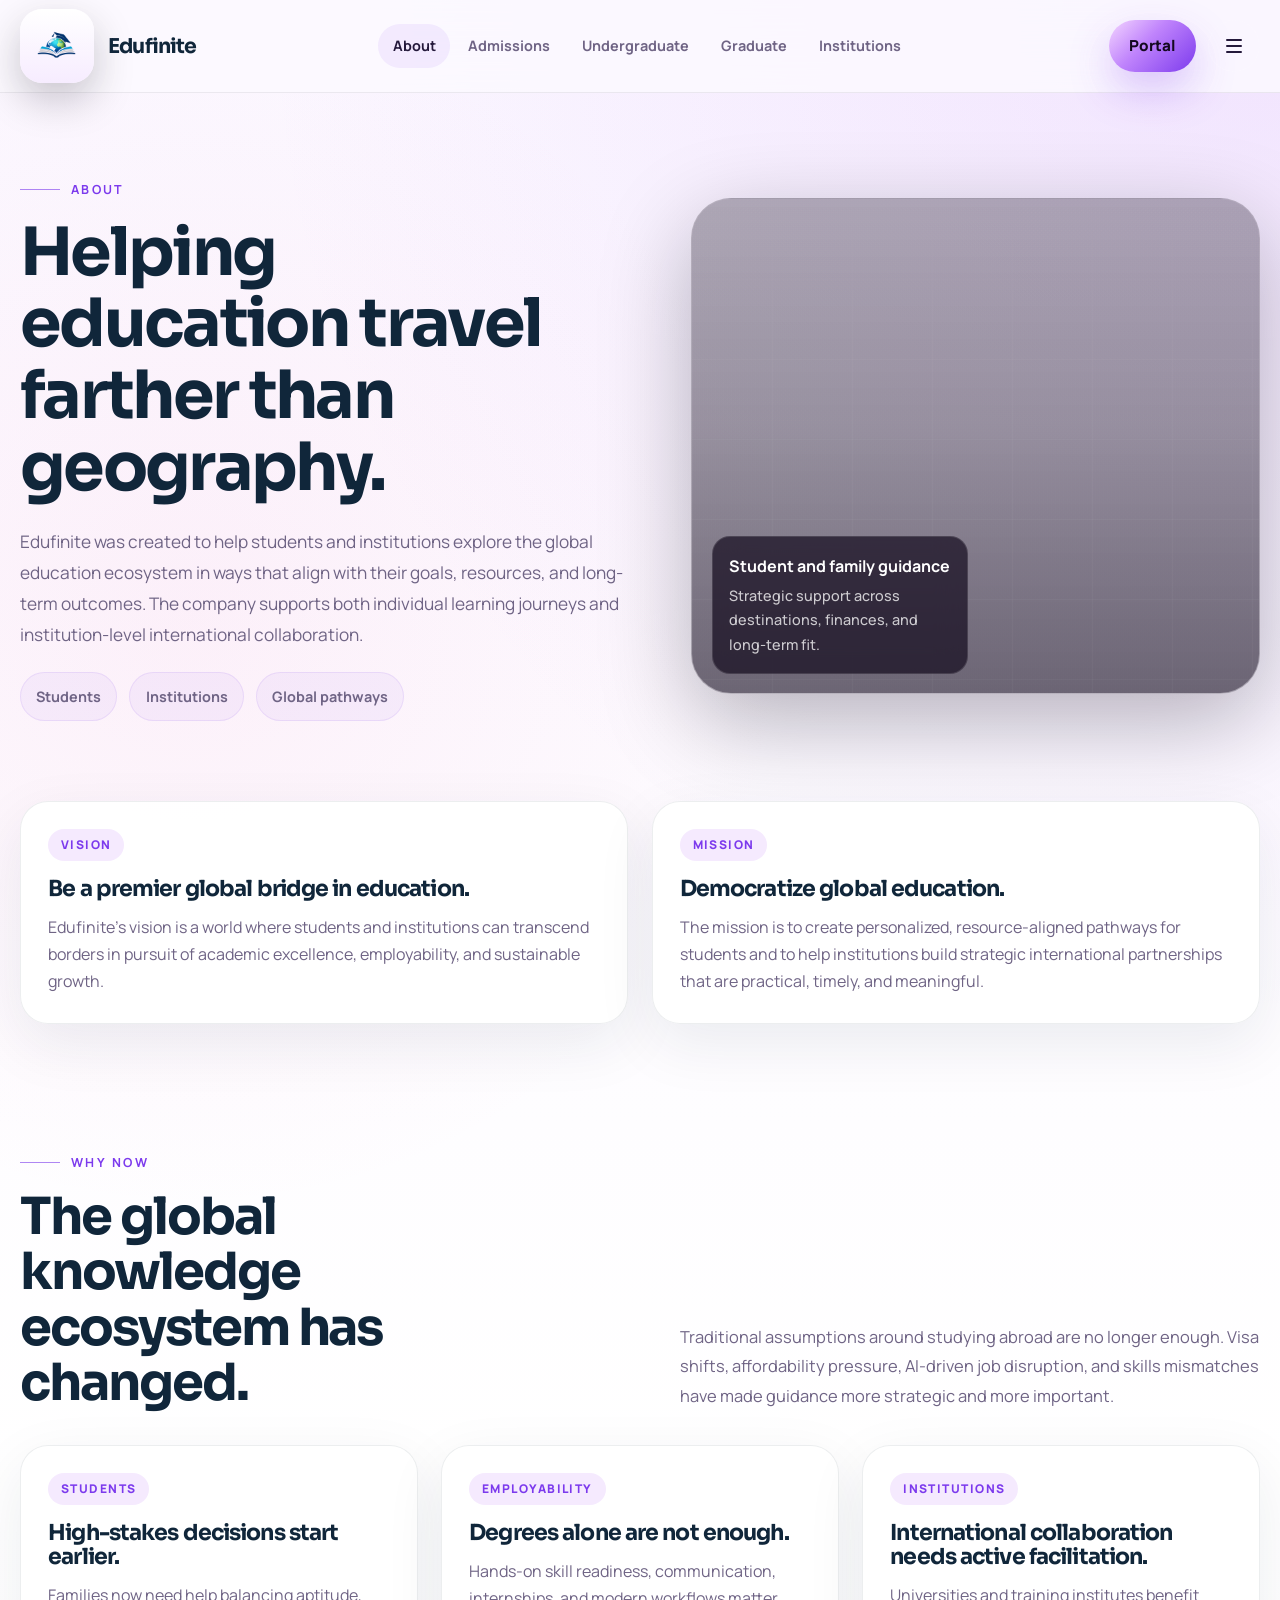
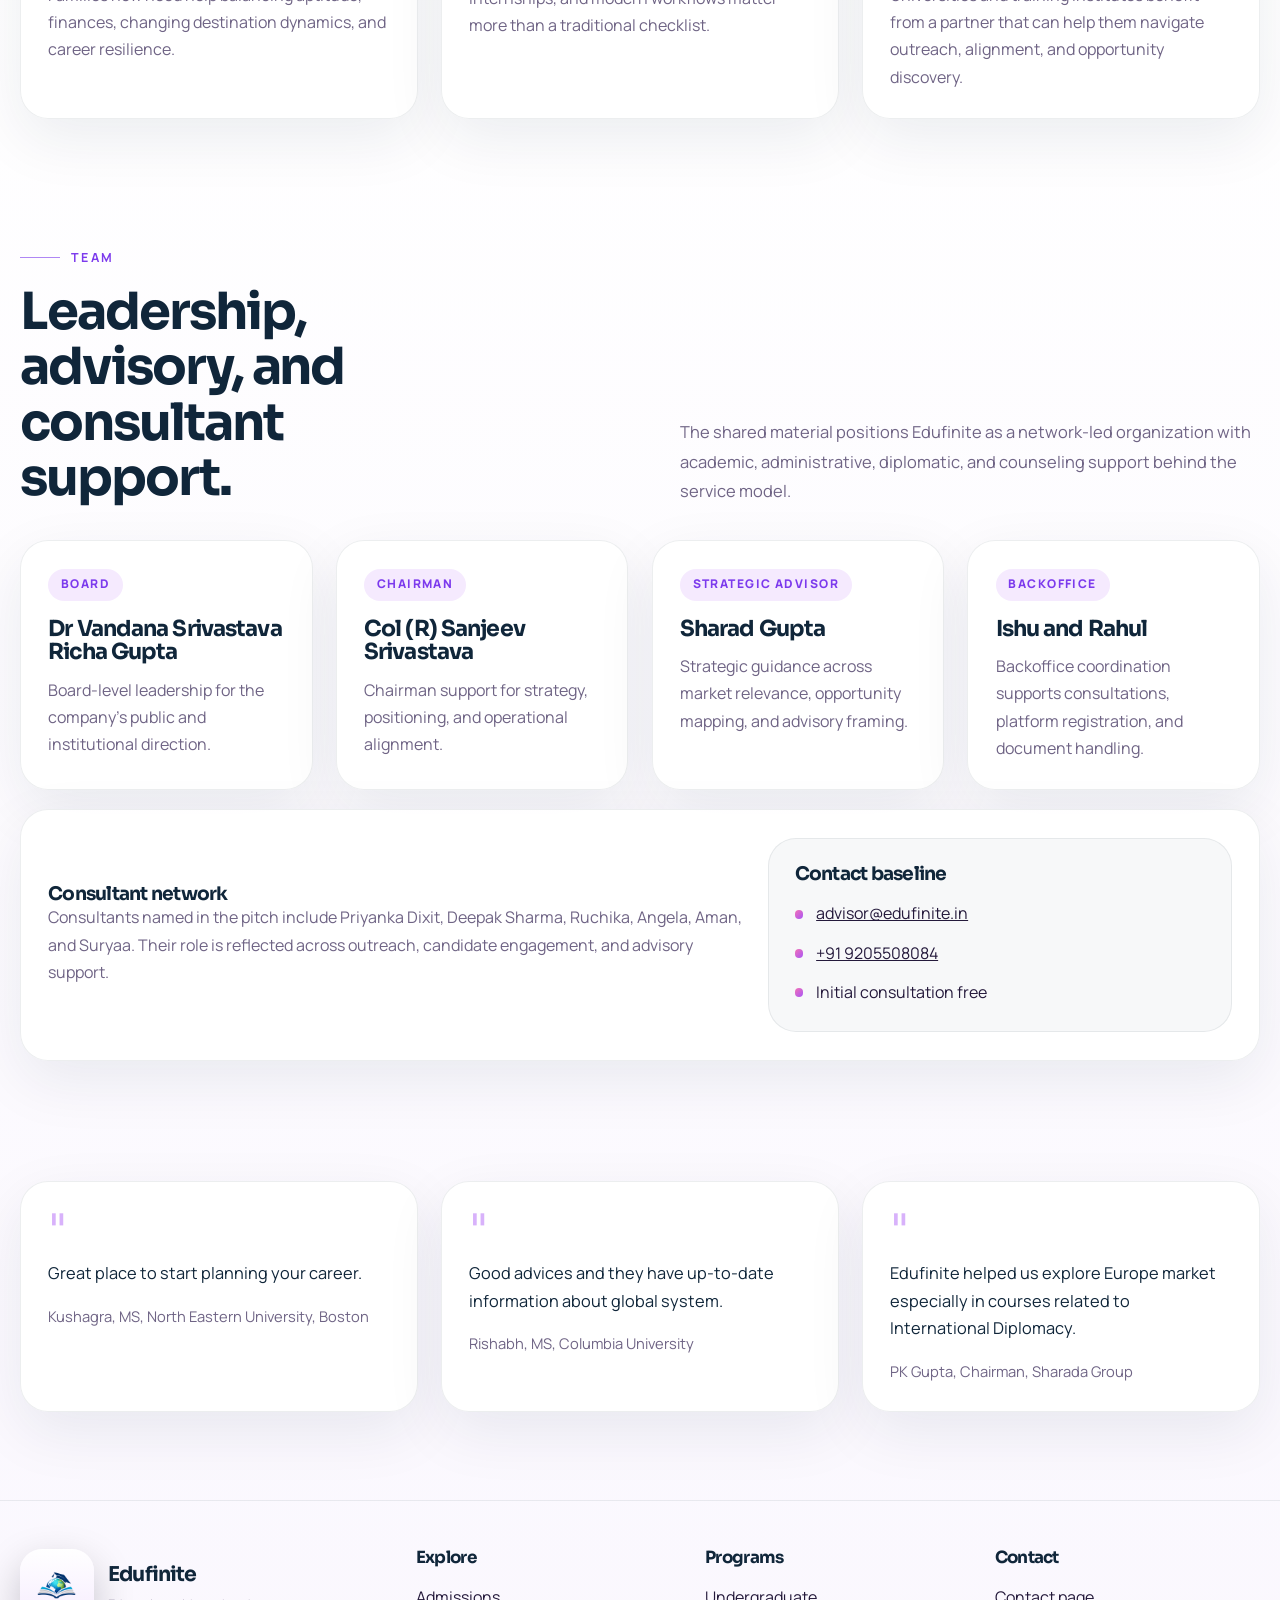
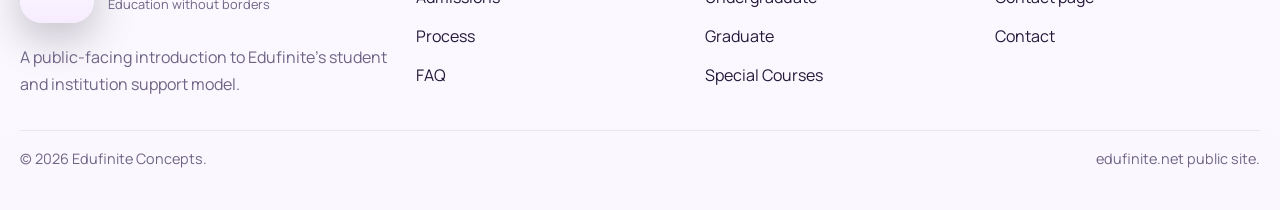
==== about.html @ 99034942 "Attempt 2: fresh repo + new git tree" ====
<!DOCTYPE html>
<html lang="en">
<head>
  <meta charset="UTF-8">
  <meta name="viewport" content="width=device-width, initial-scale=1.0">
  <title>About Edufinite</title>
  <meta name="description" content="Learn about Edufinite's mission, vision, team, and the educational challenges it was created to solve.">
  <link rel="preconnect" href="https://fonts.googleapis.com">
  <link rel="preconnect" href="https://fonts.gstatic.com" crossorigin>
  <link href="https://fonts.googleapis.com/css2?family=Manrope:wght@400;500;700;800&family=Sora:wght@400;600;700;800&display=swap" rel="stylesheet">
  <link rel="stylesheet" href="assets/site.css">
</head>
<body class="page-light">
  <a class="skip-link" href="#main">Skip to content</a>
  <header class="site-header">
    <div class="shell nav-shell">
      <a class="brand" href="index.html">
        <span class="brand-mark"><img src="assets/logo-color-transparent.png" alt="Edufinite logo"></span>
        <span class="brand-text">
          <span class="brand-title">Edufinite</span>
          <span class="brand-subtitle">Education without borders</span>
        </span>
      </a>
      <nav class="nav-priority" aria-label="Quick links">
        <a href="about.html">About</a>
        <a href="admissions.html">Admissions</a>
        <a href="undergraduate.html">Undergraduate</a>
        <a href="graduate.html">Graduate</a>
        <a href="institutions.html">Institutions</a>
        <a href="contact.html">Contact</a>
      </nav>
      <div class="header-actions">
        <a class="button portal-button" href="https://portal.edufinite.net">Portal</a>
        <button class="nav-toggle" type="button" aria-expanded="false" aria-label="Toggle navigation" data-nav-toggle><span class="nav-toggle-icon" aria-hidden="true"></span></button>
      </div>
      <div class="nav" data-nav>
        <nav aria-label="Primary">
          <ul class="nav-links">
            <li><a data-nav-link href="index.html">Home</a></li>
            <li><a data-nav-link href="about.html">About</a></li>
            <li><a data-nav-link href="admissions.html">Admissions</a></li>
            <li><a data-nav-link href="undergraduate.html">Undergraduate</a></li>
            <li><a data-nav-link href="graduate.html">Graduate</a></li>
            <li><a data-nav-link href="special-courses.html">Special Courses</a></li>
            <li><a data-nav-link href="institutions.html">Institutions</a></li>
            <li><a data-nav-link href="process.html">Process</a></li>
            <li><a data-nav-link href="faq.html">FAQ</a></li>
            <li><a data-nav-link href="contact.html">Contact</a></li>
          </ul>
        </nav>
      </div>
    </div>
  </header>

  <main id="main">
    <section class="page-hero">
      <div class="shell page-intro">
        <div class="reveal">
          <div class="eyebrow">About</div>
          <h1>Helping education travel farther than geography.</h1>
          <p>
            Edufinite was created to help students and institutions explore the global education ecosystem in ways
            that align with their goals, resources, and long-term outcomes. The company supports both individual
            learning journeys and institution-level international collaboration.
          </p>
          <div class="page-badges">
            <span class="pill">Students</span>
            <span class="pill">Institutions</span>
            <span class="pill">Global pathways</span>
          </div>
        </div>
        <div class="page-visual photo-visual reveal" style="--photo-url:url('https://images.pexels.com/photos/5538600/pexels-photo-5538600.jpeg?cs=srgb&dl=pexels-george-milton-5538600.jpg&fm=jpg');">
          <div class="constellation"></div>
          <div class="visual-label">Student and family guidance<span>Strategic support across destinations, finances, and long-term fit.</span></div>
        </div>
      </div>
    </section>

    <section class="section">
      <div class="shell split-grid">
        <article class="card reveal">
          <span class="kicker">Vision</span>
          <h3>Be a premier global bridge in education.</h3>
          <p>
            Edufinite's vision is a world where students and institutions can transcend borders in pursuit of
            academic excellence, employability, and sustainable growth.
          </p>
        </article>
        <article class="card reveal">
          <span class="kicker">Mission</span>
          <h3>Democratize global education.</h3>
          <p>
            The mission is to create personalized, resource-aligned pathways for students and to help institutions
            build strategic international partnerships that are practical, timely, and meaningful.
          </p>
        </article>
      </div>
    </section>

    <section class="section">
      <div class="shell">
        <div class="section-header reveal">
          <div>
            <div class="eyebrow">Why Now</div>
            <h2 class="section-title">The global knowledge ecosystem has changed.</h2>
          </div>
          <p class="section-copy">
            Traditional assumptions around studying abroad are no longer enough. Visa shifts, affordability pressure,
            AI-driven job disruption, and skills mismatches have made guidance more strategic and more important.
          </p>
        </div>
        <div class="grid-3">
          <article class="card reveal">
            <span class="kicker">Students</span>
            <h3>High-stakes decisions start earlier.</h3>
            <p>Families now need help balancing aptitude, finances, changing destination dynamics, and career resilience.</p>
          </article>
          <article class="card reveal">
            <span class="kicker">Employability</span>
            <h3>Degrees alone are not enough.</h3>
            <p>Hands-on skill readiness, communication, internships, and modern workflows matter more than a traditional checklist.</p>
          </article>
          <article class="card reveal">
            <span class="kicker">Institutions</span>
            <h3>International collaboration needs active facilitation.</h3>
            <p>Universities and training institutes benefit from a partner that can help them navigate outreach, alignment, and opportunity discovery.</p>
          </article>
        </div>
      </div>
    </section>

    <section class="section">
      <div class="shell">
        <div class="section-header reveal">
          <div>
            <div class="eyebrow">Team</div>
            <h2 class="section-title">Leadership, advisory, and consultant support.</h2>
          </div>
          <p class="section-copy">
            The shared material positions Edufinite as a network-led organization with academic, administrative,
            diplomatic, and counseling support behind the service model.
          </p>
        </div>
        <div class="grid-4">
          <article class="card reveal">
            <span class="kicker">Board</span>
            <h3>Dr Vandana Srivastava<br>Richa Gupta</h3>
            <p>Board-level leadership for the company's public and institutional direction.</p>
          </article>
          <article class="card reveal">
            <span class="kicker">Chairman</span>
            <h3>Col (R) Sanjeev Srivastava</h3>
            <p>Chairman support for strategy, positioning, and operational alignment.</p>
          </article>
          <article class="card reveal">
            <span class="kicker">Strategic Advisor</span>
            <h3>Sharad Gupta</h3>
            <p>Strategic guidance across market relevance, opportunity mapping, and advisory framing.</p>
          </article>
          <article class="card reveal">
            <span class="kicker">Backoffice</span>
            <h3>Ishu and Rahul</h3>
            <p>Backoffice coordination supports consultations, platform registration, and document handling.</p>
          </article>
        </div>
        <article class="callout reveal" style="margin-top:1.2rem;">
          <div>
            <h3>Consultant network</h3>
            <p>
              Consultants named in the pitch include Priyanka Dixit, Deepak Sharma, Ruchika, Angela, Aman, and
              Suryaa. Their role is reflected across outreach, candidate engagement, and advisory support.
            </p>
          </div>
          <div class="split-card">
            <h3>Contact baseline</h3>
            <ul class="check-list">
              <li><a href="mailto:advisor@edufinite.in">advisor@edufinite.in</a></li>
              <li><a href="tel:+919205508084">+91 9205508084</a></li>
              <li>Initial consultation free</li>
            </ul>
          </div>
        </article>
      </div>
    </section>

    <section class="section">
      <div class="shell">
        <div class="quote-grid">
          <article class="quote reveal">
            <div class="quote-mark">"</div>
            <p>Great place to start planning your career.</p>
            <div class="quote-meta">Kushagra, MS, North Eastern University, Boston</div>
          </article>
          <article class="quote reveal">
            <div class="quote-mark">"</div>
            <p>Good advices and they have up-to-date information about global system.</p>
            <div class="quote-meta">Rishabh, MS, Columbia University</div>
          </article>
          <article class="quote reveal">
            <div class="quote-mark">"</div>
            <p>Edufinite helped us explore Europe market especially in courses related to International Diplomacy.</p>
            <div class="quote-meta">PK Gupta, Chairman, Sharada Group</div>
          </article>
        </div>
      </div>
    </section>
  </main>

  <footer class="site-footer">
    <div class="shell">
      <div class="footer-grid">
        <div>
          <a class="brand" href="index.html">
            <span class="brand-mark"><img src="assets/logo-color-transparent.png" alt="Edufinite logo"></span>
            <span class="brand-text">
              <span class="brand-title">Edufinite</span>
              <span class="brand-subtitle">Education without borders</span>
            </span>
          </a>
          <p class="footer-copy" style="margin-top:1rem;">A public-facing introduction to Edufinite's student and institution support model.</p>
        </div>
        <div>
          <h3 class="footer-title">Explore</h3>
          <ul class="footer-list">
            <li><a href="admissions.html">Admissions</a></li>
            <li><a href="process.html">Process</a></li>
            <li><a href="faq.html">FAQ</a></li>
          </ul>
        </div>
        <div>
          <h3 class="footer-title">Programs</h3>
          <ul class="footer-list">
            <li><a href="undergraduate.html">Undergraduate</a></li>
            <li><a href="graduate.html">Graduate</a></li>
            <li><a href="special-courses.html">Special Courses</a></li>
          </ul>
        </div>
        <div>
          <h3 class="footer-title">Contact</h3>
          <ul class="footer-list">
            <li><a href="contact.html">Contact page</a></li>
            <li><a href="contact.html">Contact</a></li>
          </ul>
        </div>
      </div>
      <div class="footer-bottom">
        <span>© 2026 Edufinite Concepts.</span>
        <span>edufinite.net public site.</span>
      </div>
    </div>
  </footer>
  <script src="assets/site.js"></script>
</body>
</html>
---- assets/site.css ----
:root {
  --bg: #0d071b;
  --bg-elevated: #190d32;
  --bg-deep: #070311;
  --surface: rgba(255, 255, 255, 0.08);
  --surface-strong: rgba(255, 255, 255, 0.12);
  --line: rgba(255, 255, 255, 0.12);
  --line-strong: rgba(168, 85, 247, 0.34);
  --text: #f5efff;
  --muted: #bfb4d8;
  --heading: #ffffff;
  --accent: #a855f7;
  --accent-strong: #7c3aed;
  --accent-soft: #f3e8ff;
  --support: #f472b6;
  --support-soft: #fde7f3;
  --paper: #fcf9ff;
  --paper-line: #e3dbf0;
  --paper-text: #24193b;
  --paper-muted: #6f6485;
  --shadow: 0 28px 90px rgba(8, 3, 18, 0.28);
  --radius-sm: 18px;
  --radius: 28px;
  --radius-lg: 40px;
  --max-width: 1240px;
}

*,
*::before,
*::after {
  box-sizing: border-box;
}

html {
  scroll-behavior: smooth;
}

body {
  margin: 0;
  font-family: "Manrope", -apple-system, BlinkMacSystemFont, "Segoe UI", sans-serif;
  color: var(--text);
  background:
    radial-gradient(circle at top right, rgba(168, 85, 247, 0.18), transparent 30%),
    radial-gradient(circle at 10% 16%, rgba(244, 114, 182, 0.12), transparent 24%),
    radial-gradient(circle at 75% 78%, rgba(124, 58, 237, 0.16), transparent 26%),
    linear-gradient(180deg, #12091f 0%, #0f081c 40%, #150b23 100%);
  min-height: 100vh;
  line-height: 1.7;
  font-size: 16px;
  overflow-x: hidden;
}

body.page-light {
  color: var(--paper-text);
  background:
    radial-gradient(circle at top right, rgba(168, 85, 247, 0.12), transparent 28%),
    radial-gradient(circle at 15% 18%, rgba(244, 114, 182, 0.08), transparent 20%),
    linear-gradient(180deg, #fbf7ff 0%, #ffffff 44%, #faf7fe 100%);
}

img {
  max-width: 100%;
  display: block;
}

a {
  color: inherit;
}

button,
input,
textarea,
select {
  font: inherit;
}

.shell {
  width: min(calc(100% - 2.5rem), var(--max-width));
  margin: 0 auto;
}

.eyebrow {
  display: inline-flex;
  align-items: center;
  gap: 0.7rem;
  margin-bottom: 1rem;
  color: var(--accent-soft);
  font-size: 0.78rem;
  font-weight: 700;
  letter-spacing: 0.18em;
  text-transform: uppercase;
}

.page-light .eyebrow {
  color: var(--accent-strong);
}

.eyebrow::before {
  content: "";
  width: 2.5rem;
  height: 1px;
  background: currentColor;
  opacity: 0.6;
}

h1,
h2,
h3,
h4 {
  margin: 0;
  font-family: "Sora", "Manrope", sans-serif;
  color: var(--heading);
  letter-spacing: -0.04em;
  line-height: 1.08;
}

.page-light h1,
.page-light h2,
.page-light h3,
.page-light h4 {
  color: #10263a;
}

p {
  margin: 0;
}

.muted,
.lede,
.section-copy,
.card p,
.list-muted li,
.table-note,
.footer-copy,
.metric-label,
.mini-copy,
.page-intro p,
.faq-list p,
.quote-meta,
.timeline-copy,
.form-note,
.kicker-copy,
.callout p,
.split-copy p {
  color: var(--muted);
}

.page-light .muted,
.page-light .lede,
.page-light .section-copy,
.page-light .card p,
.page-light .list-muted li,
.page-light .table-note,
.page-light .footer-copy,
.page-light .metric-label,
.page-light .mini-copy,
.page-light .page-intro p,
.page-light .faq-list p,
.page-light .quote-meta,
.page-light .timeline-copy,
.page-light .form-note,
.page-light .kicker-copy,
.page-light .callout p,
.page-light .split-copy p {
  color: var(--paper-muted);
}

.skip-link {
  position: absolute;
  left: 1rem;
  top: -10rem;
  padding: 0.85rem 1rem;
  border-radius: 999px;
  background: var(--accent);
  color: #03131f;
  font-weight: 700;
  z-index: 200;
}

.skip-link:focus {
  top: 1rem;
}

.site-header {
  position: sticky;
  top: 0;
  z-index: 120;
  backdrop-filter: blur(18px);
  background: rgba(12, 5, 22, 0.74);
  border-bottom: 1px solid rgba(255, 255, 255, 0.08);
}

.page-light .site-header {
  background: rgba(252, 249, 255, 0.84);
  border-bottom-color: rgba(36, 25, 59, 0.08);
}

.nav-shell {
  display: flex;
  align-items: center;
  justify-content: space-between;
  gap: 1.75rem;
  min-height: 5.75rem;
}

.brand {
  display: inline-flex;
  align-items: center;
  gap: 0.9rem;
  text-decoration: none;
}

.brand-mark {
  width: 4.6rem;
  height: 4.6rem;
  padding: 0.2rem;
  border-radius: 22px;
  background: linear-gradient(180deg, rgba(255, 255, 255, 0.96), rgba(246, 235, 255, 0.92));
  box-shadow: 0 16px 40px rgba(8, 3, 18, 0.22);
  display: grid;
  place-items: center;
  flex-shrink: 0;
}

.brand-mark img {
  width: 100%;
  height: 100%;
  object-fit: contain;
}

.brand-text {
  display: grid;
  gap: 0.12rem;
}

.brand-title {
  font-family: "Sora", "Manrope", sans-serif;
  font-weight: 700;
  color: var(--heading);
  font-size: 1.28rem;
  letter-spacing: -0.04em;
}

.page-light .brand-title {
  color: #10263a;
}

.brand-subtitle {
  font-size: 0.8rem;
  color: var(--muted);
}

.site-header .brand-subtitle {
  display: none;
}

.page-light .brand-subtitle {
  color: var(--paper-muted);
}

.nav-toggle {
  display: none;
  width: 3.25rem;
  height: 3.25rem;
  padding: 0;
  border-radius: 999px;
  border: 1px solid var(--line);
  background: transparent;
  color: inherit;
  align-items: center;
  justify-content: center;
  font-size: 0;
  flex-shrink: 0;
}

.header-actions {
  display: flex;
  align-items: center;
  gap: 0.75rem;
  margin-left: auto;
  flex-shrink: 0;
}

.portal-button {
  white-space: nowrap;
}

.nav-toggle-icon {
  position: relative;
  display: block;
  width: 1rem;
  height: 2px;
  border-radius: 999px;
  background: currentColor;
}

.nav-toggle-icon::before,
.nav-toggle-icon::after {
  content: "";
  position: absolute;
  left: 0;
  width: 1rem;
  height: 2px;
  border-radius: 999px;
  background: currentColor;
}

.nav-toggle-icon::before {
  top: -6px;
}

.nav-toggle-icon::after {
  top: 6px;
}

.nav-priority {
  display: none;
  align-items: center;
  gap: 0.25rem;
  margin-left: auto;
  margin-right: 0.75rem;
}

.nav-priority a {
  display: inline-flex;
  align-items: center;
  min-height: 2.75rem;
  padding: 0 0.88rem;
  border-radius: 999px;
  text-decoration: none;
  color: var(--muted);
  font-size: 0.9rem;
  font-weight: 700;
  transition: color 0.2s ease, background 0.2s ease;
}

.page-light .nav-priority a {
  color: var(--paper-muted);
}

.nav-priority a:hover,
.nav-priority a[aria-current="page"] {
  color: var(--heading);
  background: rgba(255, 255, 255, 0.08);
}

.page-light .nav-priority a:hover,
.page-light .nav-priority a[aria-current="page"] {
  color: #24193b;
  background: rgba(124, 58, 237, 0.08);
}

.nav {
  display: flex;
  align-items: center;
  gap: 1rem;
  margin-left: auto;
}

.nav-links {
  display: flex;
  align-items: center;
  gap: 0.25rem;
  margin: 0;
  padding: 0;
  list-style: none;
}

.nav-links a {
  display: inline-flex;
  align-items: center;
  min-height: 2.85rem;
  padding: 0 0.82rem;
  border-radius: 999px;
  text-decoration: none;
  color: var(--muted);
  font-size: 0.9rem;
  font-weight: 700;
  transition: color 0.2s ease, background 0.2s ease;
}

.page-light .nav-links a {
  color: var(--paper-muted);
}

.nav-links a:hover,
.nav-links a[aria-current="page"] {
  color: var(--heading);
  background: rgba(255, 255, 255, 0.08);
}

.page-light .nav-links a:hover,
.page-light .nav-links a[aria-current="page"] {
  color: #10263a;
  background: rgba(16, 38, 58, 0.06);
}

.nav-actions {
  display: flex;
  align-items: center;
  gap: 0.85rem;
}

.button,
.button-secondary,
.button-ghost {
  display: inline-flex;
  align-items: center;
  justify-content: center;
  gap: 0.55rem;
  min-height: 3.2rem;
  padding: 0.82rem 1.25rem;
  border-radius: 999px;
  text-decoration: none;
  font-size: 0.95rem;
  font-weight: 800;
  transition: transform 0.2s ease, box-shadow 0.2s ease, border-color 0.2s ease, background 0.2s ease;
}

.button:hover,
.button-secondary:hover,
.button-ghost:hover {
  transform: translateY(-1px);
}

.button {
  color: #14081f;
  background: linear-gradient(135deg, #f4d6ff 0%, #c084fc 42%, #7c3aed 100%);
  box-shadow: 0 18px 42px rgba(124, 58, 237, 0.28);
}

.button-secondary {
  color: var(--heading);
  background: rgba(255, 255, 255, 0.1);
  border: 1px solid var(--line);
}

.page-light .button-secondary {
  color: #24193b;
  background: rgba(124, 58, 237, 0.05);
  border-color: rgba(124, 58, 237, 0.12);
}

.button-ghost {
  color: var(--text);
  border: 1px dashed rgba(255, 255, 255, 0.18);
}

.page-light .button-ghost {
  color: #10263a;
  border-color: rgba(16, 38, 58, 0.18);
}

.button.disabled {
  pointer-events: none;
  opacity: 0.72;
}

main {
  display: block;
}

.hero {
  position: relative;
  overflow: hidden;
  padding: 6.35rem 0 5.2rem;
}

.hero-grid {
  display: grid;
  grid-template-columns: minmax(0, 1.02fr) minmax(360px, 0.98fr);
  gap: 3rem;
  align-items: center;
}

.hero-copy h1 {
  font-size: clamp(3.45rem, 6vw, 6.1rem);
  max-width: 10.5ch;
}

.hero-copy .lede {
  max-width: 56ch;
  margin-top: 1.45rem;
  font-size: 1.14rem;
  line-height: 1.78;
}

.hero-actions,
.page-actions,
.button-row {
  display: flex;
  flex-wrap: wrap;
  gap: 0.9rem;
  margin-top: 1.75rem;
}

.hero-meta {
  display: flex;
  flex-wrap: wrap;
  gap: 0.8rem;
  margin-top: 1.8rem;
}

.pill {
  display: inline-flex;
  align-items: center;
  gap: 0.5rem;
  padding: 0.7rem 0.95rem;
  border-radius: 999px;
  background: rgba(255, 255, 255, 0.09);
  color: var(--muted);
  font-size: 0.9rem;
  font-weight: 700;
  border: 1px solid rgba(255, 255, 255, 0.08);
}

.page-light .pill {
  background: rgba(124, 58, 237, 0.05);
  color: var(--paper-muted);
  border-color: rgba(124, 58, 237, 0.1);
}

.hero-visual,
.page-visual {
  position: relative;
  min-height: 31rem;
}

.constellation {
  position: absolute;
  inset: 0;
  border-radius: var(--radius-lg);
  background:
    linear-gradient(180deg, rgba(255, 255, 255, 0.1), rgba(255, 255, 255, 0.04)),
    radial-gradient(circle at top left, rgba(168, 85, 247, 0.36), transparent 38%),
    radial-gradient(circle at 85% 20%, rgba(244, 114, 182, 0.18), transparent 30%),
    radial-gradient(circle at 70% 72%, rgba(124, 58, 237, 0.34), transparent 32%),
    linear-gradient(160deg, rgba(20, 8, 31, 0.96), rgba(40, 18, 61, 0.94));
  border: 1px solid rgba(255, 255, 255, 0.1);
  box-shadow: var(--shadow);
  overflow: hidden;
}

.constellation::before,
.constellation::after {
  content: "";
  position: absolute;
  inset: 0;
}

.constellation::before {
  background-image:
    linear-gradient(rgba(255, 255, 255, 0.06) 1px, transparent 1px),
    linear-gradient(90deg, rgba(255, 255, 255, 0.06) 1px, transparent 1px);
  background-size: 4.8rem 4.8rem;
  mask-image: radial-gradient(circle at center, #000 20%, transparent 78%);
}

.constellation::after {
  background:
    radial-gradient(circle at 24% 38%, rgba(255, 255, 255, 0.8) 0 0.16rem, transparent 0.17rem),
    radial-gradient(circle at 72% 30%, rgba(255, 255, 255, 0.7) 0 0.14rem, transparent 0.15rem),
    radial-gradient(circle at 63% 62%, rgba(255, 255, 255, 0.7) 0 0.12rem, transparent 0.13rem),
    radial-gradient(circle at 37% 71%, rgba(255, 255, 255, 0.7) 0 0.12rem, transparent 0.13rem);
  opacity: 0.7;
}

.hero-panel {
  position: absolute;
  inset: auto 1.5rem 1.5rem;
  display: grid;
  gap: 0.9rem;
  max-width: 21rem;
}

.mini-card {
  padding: 1rem 1.15rem;
  border-radius: 18px;
  background: rgba(15, 7, 26, 0.7);
  border: 1px solid rgba(255, 255, 255, 0.1);
  backdrop-filter: blur(16px);
}

.mini-title {
  color: var(--heading);
  font-weight: 800;
  margin-bottom: 0.3rem;
}

.mini-copy {
  font-size: 0.92rem;
}

.page-hero {
  padding: 4.9rem 0 3rem;
}

.page-intro {
  display: grid;
  grid-template-columns: minmax(0, 1.05fr) minmax(320px, 0.95fr);
  gap: 2.6rem;
  align-items: center;
}

.page-intro h1 {
  font-size: clamp(3rem, 5.2vw, 5rem);
  max-width: 11ch;
}

.page-intro p {
  margin-top: 1.35rem;
  max-width: 55ch;
  font-size: 1.08rem;
  line-height: 1.8;
}

.page-badges {
  display: flex;
  flex-wrap: wrap;
  gap: 0.75rem;
  margin-top: 1.4rem;
}

.visual-orb {
  position: absolute;
  border-radius: 50%;
  filter: blur(1px);
  opacity: 0.95;
}

.visual-orb.one {
  width: 12rem;
  height: 12rem;
  top: 2rem;
  right: 2rem;
  background: radial-gradient(circle, rgba(168, 85, 247, 0.75) 0%, rgba(168, 85, 247, 0.06) 70%);
}

.visual-orb.two {
  width: 10rem;
  height: 10rem;
  bottom: 3rem;
  left: 2rem;
  background: radial-gradient(circle, rgba(244, 114, 182, 0.52) 0%, rgba(244, 114, 182, 0.04) 72%);
}

.visual-orb.three {
  width: 16rem;
  height: 16rem;
  bottom: -2rem;
  right: 28%;
  background: radial-gradient(circle, rgba(124, 58, 237, 0.6) 0%, rgba(124, 58, 237, 0.05) 74%);
}

.section {
  padding: 2rem 0 5.5rem;
}

.section-header {
  display: flex;
  justify-content: space-between;
  align-items: end;
  gap: 2rem;
  margin-bottom: 2.2rem;
}

.section-title {
  font-size: clamp(2.2rem, 4vw, 3.65rem);
  max-width: 11ch;
}

.section-copy {
  max-width: 58ch;
  font-size: 1.03rem;
  line-height: 1.78;
}

.grid-2,
.grid-3,
.grid-4,
.metrics,
.quote-grid,
.timeline,
.split-grid,
.card-grid,
.feature-grid {
  display: grid;
  gap: 1.45rem;
}

.grid-2,
.split-grid {
  grid-template-columns: repeat(2, minmax(0, 1fr));
}

.grid-3,
.card-grid {
  grid-template-columns: repeat(3, minmax(0, 1fr));
}

.grid-4,
.metrics {
  grid-template-columns: repeat(4, minmax(0, 1fr));
}

.feature-grid {
  grid-template-columns: repeat(3, minmax(0, 1fr));
}

.quote-grid {
  grid-template-columns: repeat(3, minmax(0, 1fr));
}

.timeline {
  grid-template-columns: repeat(3, minmax(0, 1fr));
}

.card,
.metric,
.quote,
.timeline-card,
.table-wrap,
.callout,
.portal-card,
.faq-card,
.form-panel {
  border-radius: var(--radius);
  background: linear-gradient(180deg, rgba(255, 255, 255, 0.1), rgba(255, 255, 255, 0.05));
  border: 1px solid var(--line);
  box-shadow: var(--shadow);
}

.page-light .card,
.page-light .metric,
.page-light .quote,
.page-light .timeline-card,
.page-light .table-wrap,
.page-light .callout,
.page-light .portal-card,
.page-light .faq-card,
.page-light .form-panel {
  background: rgba(255, 255, 255, 0.92);
  border-color: rgba(16, 38, 58, 0.08);
  box-shadow: 0 20px 60px rgba(16, 38, 58, 0.08);
}

.card,
.quote,
.timeline-card,
.callout,
.portal-card,
.faq-card,
.form-panel {
  padding: 1.7rem;
}

.card h3,
.quote h3,
.timeline-card h3,
.portal-card h3,
.faq-card h3,
.form-panel h3 {
  margin-bottom: 0.8rem;
  font-size: 1.38rem;
}

.card .kicker,
.mini-kicker,
.table-kicker {
  display: inline-flex;
  align-items: center;
  min-height: 2rem;
  padding: 0 0.8rem;
  border-radius: 999px;
  background: rgba(168, 85, 247, 0.12);
  color: var(--accent-soft);
  font-size: 0.75rem;
  font-weight: 800;
  letter-spacing: 0.12em;
  text-transform: uppercase;
}

.page-light .card .kicker,
.page-light .mini-kicker,
.page-light .table-kicker {
  color: var(--accent-strong);
  background: rgba(168, 85, 247, 0.12);
}

.card h3 {
  margin-top: 1rem;
}

.list,
.check-list,
.footer-list {
  margin: 1rem 0 0;
  padding: 0;
  list-style: none;
  display: grid;
  gap: 0.75rem;
}

.check-list li {
  position: relative;
  padding-left: 1.35rem;
}

.check-list li::before {
  content: "";
  position: absolute;
  left: 0;
  top: 0.6rem;
  width: 0.55rem;
  height: 0.55rem;
  border-radius: 50%;
  background: linear-gradient(135deg, var(--support), var(--accent));
}

.metric {
  padding: 1.35rem;
}

.metric-value {
  font-family: "Sora", "Manrope", sans-serif;
  font-size: clamp(1.7rem, 4vw, 2.8rem);
  color: var(--heading);
  margin-bottom: 0.35rem;
}

.page-light .metric-value {
  color: #10263a;
}

.quote {
  min-height: 100%;
}

.quote-mark {
  font-family: "Sora", sans-serif;
  font-size: 2.8rem;
  line-height: 1;
  color: rgba(168, 85, 247, 0.45);
  margin-bottom: 0.4rem;
}

.quote p {
  color: var(--heading);
  font-size: 1.02rem;
}

.page-light .quote p {
  color: #10263a;
}

.quote-meta {
  margin-top: 1rem;
  font-size: 0.92rem;
}

.table-wrap {
  overflow: hidden;
}

table {
  width: 100%;
  border-collapse: collapse;
}

thead {
  background: rgba(255, 255, 255, 0.04);
}

.page-light thead {
  background: rgba(16, 38, 58, 0.03);
}

th,
td {
  padding: 1rem 1.1rem;
  text-align: left;
  vertical-align: top;
  border-bottom: 1px solid rgba(255, 255, 255, 0.08);
}

.page-light th,
.page-light td {
  border-bottom-color: rgba(16, 38, 58, 0.08);
}

th {
  font-size: 0.82rem;
  text-transform: uppercase;
  letter-spacing: 0.12em;
  color: var(--muted);
}

.page-light th {
  color: var(--paper-muted);
}

td strong {
  display: block;
  color: var(--heading);
  margin-bottom: 0.2rem;
}

.page-light td strong {
  color: #10263a;
}

.table-note {
  padding: 1rem 1.2rem 1.25rem;
  font-size: 0.95rem;
}

.timeline-card {
  position: relative;
  padding-top: 3.2rem;
}

.timeline-step {
  position: absolute;
  top: 1.1rem;
  left: 1.2rem;
  width: 2rem;
  height: 2rem;
  display: grid;
  place-items: center;
  border-radius: 50%;
  background: linear-gradient(135deg, var(--accent), var(--support));
  color: #14081f;
  font-weight: 900;
}

.timeline-copy {
  margin-top: 0.7rem;
}

.split-card {
  padding: 1.6rem;
  border-radius: var(--radius);
  border: 1px solid var(--line);
  background: rgba(255, 255, 255, 0.06);
}

.page-light .split-card {
  border-color: rgba(16, 38, 58, 0.08);
  background: rgba(16, 38, 58, 0.03);
}

.split-card h3 {
  margin-bottom: 0.8rem;
}

.callout {
  display: grid;
  grid-template-columns: minmax(0, 1.2fr) minmax(280px, 0.8fr);
  gap: 1.5rem;
  align-items: center;
}

.callout strong {
  color: var(--heading);
}

.page-light .callout strong {
  color: #10263a;
}

.portal-grid {
  display: grid;
  grid-template-columns: repeat(2, minmax(0, 1fr));
  gap: 1.2rem;
}

.portal-card {
  position: relative;
  overflow: hidden;
}

.portal-card::after {
  content: "";
  position: absolute;
  inset: auto -3rem -3rem auto;
  width: 11rem;
  height: 11rem;
  border-radius: 50%;
  background: radial-gradient(circle, rgba(168, 85, 247, 0.22) 0%, transparent 70%);
}

.faq-list {
  display: grid;
  gap: 1rem;
}

details.faq-item {
  border-radius: 20px;
  border: 1px solid var(--line);
  background: rgba(255, 255, 255, 0.06);
  overflow: hidden;
}

.page-light details.faq-item {
  border-color: rgba(16, 38, 58, 0.08);
  background: rgba(255, 255, 255, 0.9);
}

details.faq-item summary {
  list-style: none;
  cursor: pointer;
  padding: 1rem 1.2rem;
  font-weight: 800;
  color: var(--heading);
  display: flex;
  align-items: center;
  justify-content: space-between;
  gap: 1rem;
}

.page-light details.faq-item summary {
  color: #10263a;
}

details.faq-item summary::-webkit-details-marker {
  display: none;
}

.faq-answer {
  padding: 0 1.2rem 1.2rem;
}

.info-strip {
  margin-top: 1.6rem;
  display: flex;
  flex-wrap: wrap;
  gap: 0.85rem;
}

.info-chip {
  padding: 0.75rem 0.95rem;
  border-radius: 14px;
  border: 1px solid var(--line);
  background: rgba(255, 255, 255, 0.05);
  font-size: 0.92rem;
}

.page-light .info-chip {
  border-color: rgba(124, 58, 237, 0.1);
  background: rgba(124, 58, 237, 0.04);
}

.hero-showcase {
  display: grid;
  grid-template-columns: minmax(0, 1.15fr) minmax(180px, 0.65fr);
  gap: 1rem;
  align-items: stretch;
}

.hero-photo-column {
  display: grid;
  gap: 1rem;
}

.hero-photo {
  position: relative;
  overflow: hidden;
  border-radius: calc(var(--radius-lg) - 6px);
  box-shadow: var(--shadow);
  border: 1px solid rgba(255, 255, 255, 0.12);
  background-color: #1a102f;
  background-image: linear-gradient(180deg, rgba(20, 8, 31, 0.08), rgba(20, 8, 31, 0.38)), var(--photo-url);
  background-size: cover;
  background-position: center;
}

.hero-photo::after {
  content: "";
  position: absolute;
  inset: 0;
  background: linear-gradient(180deg, transparent 20%, rgba(20, 8, 31, 0.18) 100%);
}

.hero-photo.large {
  min-height: 31rem;
}

.hero-photo.small {
  min-height: 14.75rem;
}

.floating-stat {
  position: absolute;
  z-index: 2;
  left: 1.2rem;
  right: auto;
  bottom: 1.2rem;
  max-width: 14rem;
  padding: 1rem 1.05rem;
  border-radius: 20px;
  background: rgba(15, 7, 26, 0.72);
  border: 1px solid rgba(255, 255, 255, 0.12);
  backdrop-filter: blur(18px);
}

.floating-stat.secondary {
  left: auto;
  right: 1.2rem;
  top: 1.2rem;
  bottom: auto;
}

.floating-stat strong {
  display: block;
  color: var(--heading);
  font-family: "Sora", sans-serif;
  font-size: 1.7rem;
  margin-bottom: 0.25rem;
}

.floating-stat span {
  color: var(--muted);
  font-size: 0.9rem;
}

.photo-visual .constellation {
  background-image:
    linear-gradient(180deg, rgba(15, 7, 26, 0.1), rgba(15, 7, 26, 0.22)),
    linear-gradient(0deg, rgba(15, 7, 26, 0.24), rgba(15, 7, 26, 0.24)),
    var(--photo-url);
  background-size: cover;
  background-position: center;
}

.photo-visual .constellation::before {
  background-image:
    linear-gradient(rgba(255, 255, 255, 0.08) 1px, transparent 1px),
    linear-gradient(90deg, rgba(255, 255, 255, 0.08) 1px, transparent 1px);
  background-size: 5rem 5rem;
  mask-image: linear-gradient(180deg, transparent, rgba(0, 0, 0, 0.45) 30%, rgba(0, 0, 0, 0.85) 100%);
}

.photo-visual .constellation::after {
  background: linear-gradient(180deg, rgba(15, 7, 26, 0) 0%, rgba(15, 7, 26, 0.12) 45%, rgba(15, 7, 26, 0.48) 100%);
}

.photo-visual .hero-panel {
  inset: 1.25rem 1.25rem auto auto;
  max-width: 14rem;
}

.visual-label {
  position: absolute;
  left: 1.3rem;
  bottom: 1.3rem;
  z-index: 2;
  max-width: 16rem;
  padding: 0.95rem 1rem;
  border-radius: 18px;
  background: rgba(15, 7, 26, 0.68);
  border: 1px solid rgba(255, 255, 255, 0.12);
  backdrop-filter: blur(14px);
  color: var(--heading);
  font-weight: 700;
}

.visual-label span {
  display: block;
  color: rgba(255, 255, 255, 0.76);
  font-weight: 500;
  font-size: 0.9rem;
  margin-top: 0.25rem;
}

.form-grid {
  display: grid;
  grid-template-columns: repeat(2, minmax(0, 1fr));
  gap: 1rem;
}

.form-field {
  display: grid;
  gap: 0.45rem;
}

.form-field.full {
  grid-column: 1 / -1;
}

.form-field label {
  font-weight: 700;
}

.form-field input,
.form-field textarea,
.form-field select {
  width: 100%;
  min-height: 3rem;
  padding: 0.85rem 0.95rem;
  border-radius: 16px;
  border: 1px solid rgba(16, 38, 58, 0.16);
  background: rgba(255, 255, 255, 0.96);
  color: #10263a;
}

.form-field textarea {
  min-height: 8rem;
  resize: vertical;
}

.form-note {
  margin-top: 1rem;
  font-size: 0.92rem;
}

.site-footer {
  padding: 3rem 0 2.4rem;
  border-top: 1px solid rgba(255, 255, 255, 0.08);
}

.page-light .site-footer {
  border-top-color: rgba(16, 38, 58, 0.08);
}

.footer-grid {
  display: grid;
  grid-template-columns: 1.4fr repeat(3, minmax(0, 1fr));
  gap: 1.5rem;
}

.footer-title {
  margin-bottom: 0.9rem;
  font-size: 1.05rem;
}

.footer-list a {
  text-decoration: none;
  color: inherit;
}

.footer-list a:hover {
  color: var(--heading);
}

.page-light .footer-list a:hover {
  color: #10263a;
}

.footer-bottom {
  display: flex;
  flex-wrap: wrap;
  justify-content: space-between;
  gap: 0.8rem;
  margin-top: 2rem;
  padding-top: 1rem;
  border-top: 1px solid rgba(255, 255, 255, 0.08);
  color: var(--muted);
  font-size: 0.9rem;
}

.page-light .footer-bottom {
  border-top-color: rgba(16, 38, 58, 0.08);
  color: var(--paper-muted);
}

.reveal {
  opacity: 0;
  transform: translateY(22px);
  transition: opacity 0.55s ease, transform 0.55s ease;
}

.reveal.is-visible {
  opacity: 1;
  transform: translateY(0);
}

@media (prefers-reduced-motion: reduce) {
  html {
    scroll-behavior: auto;
  }

  .reveal {
    opacity: 1;
    transform: none;
    transition: none;
  }
}

@media (max-width: 1500px) {
  .nav-priority {
    display: flex;
  }

  .nav-priority a:nth-child(n + 6) {
    display: none;
  }

  .nav {
    position: absolute;
    top: calc(100% + 0.5rem);
    right: 1rem;
    width: min(24rem, calc(100% - 2rem));
    padding: 1rem;
    border-radius: 24px;
    background: rgba(4, 16, 26, 0.96);
    border: 1px solid var(--line);
    box-shadow: var(--shadow);
    display: none;
    flex-direction: column;
    align-items: stretch;
  }

  .page-light .nav {
    background: rgba(255, 255, 255, 0.98);
    border-color: rgba(16, 38, 58, 0.08);
  }

  .nav.is-open {
    display: flex;
  }

  .nav-links,
  .nav-actions {
    flex-direction: column;
    align-items: stretch;
    width: 100%;
  }

  .nav-links a,
  .nav-actions a {
    width: 100%;
    justify-content: center;
  }

  .nav-toggle {
    display: inline-flex;
  }
}

@media (max-width: 1120px) {
  .nav-priority {
    margin-right: 0;
  }

  .nav-priority a:nth-child(n + 4) {
    display: none;
  }

  .hero-grid,
  .page-intro,
  .callout,
  .grid-2,
  .split-grid,
  .portal-grid,
  .footer-grid {
    grid-template-columns: 1fr;
  }

  .hero-showcase {
    grid-template-columns: 1fr;
  }

  .grid-3,
  .grid-4,
  .metrics,
  .quote-grid,
  .timeline,
  .card-grid,
  .feature-grid {
    grid-template-columns: repeat(2, minmax(0, 1fr));
  }

  .page-visual,
  .hero-visual {
    min-height: 26rem;
  }
}

@media (max-width: 760px) {
  .nav-priority {
    display: none;
  }

  .shell {
    width: min(calc(100% - 1.5rem), var(--max-width));
  }

  .hero {
    padding-top: 4.8rem;
  }

  .hero-visual,
  .page-visual {
    min-height: 22rem;
  }

  .hero-copy h1,
  .page-intro h1 {
    max-width: 12ch;
  }

  .button,
  .button-secondary,
  .button-ghost {
    width: 100%;
  }

  .header-actions .button,
  .header-actions .button-secondary,
  .header-actions .button-ghost {
    width: auto;
  }

  .hero-showcase {
    gap: 0.85rem;
  }

  .hero-photo.large {
    min-height: 20rem;
  }

  .hero-photo.small {
    min-height: 12rem;
  }

  .floating-stat {
    position: relative;
    left: auto;
    right: auto;
    top: auto;
    bottom: auto;
    max-width: none;
    margin-top: 0.75rem;
  }

  .photo-visual .hero-panel {
    inset: auto 1rem 1rem auto;
    max-width: 12rem;
  }

  .section-header {
    align-items: start;
    flex-direction: column;
  }

  .grid-3,
  .grid-4,
  .metrics,
  .quote-grid,
  .timeline,
  .card-grid,
  .feature-grid,
  .form-grid {
    grid-template-columns: 1fr;
  }

  table,
  thead,
  tbody,
  th,
  td,
  tr {
    display: block;
  }

  thead {
    display: none;
  }

  td {
    border-bottom: 1px solid rgba(255, 255, 255, 0.08);
    padding-top: 0.8rem;
  }

  .page-light td {
    border-bottom-color: rgba(16, 38, 58, 0.08);
  }

  td::before {
    content: attr(data-label);
    display: block;
    margin-bottom: 0.25rem;
    color: var(--muted);
    font-size: 0.78rem;
    font-weight: 800;
    letter-spacing: 0.08em;
    text-transform: uppercase;
  }

  .page-light td::before {
    color: var(--paper-muted);
  }
}
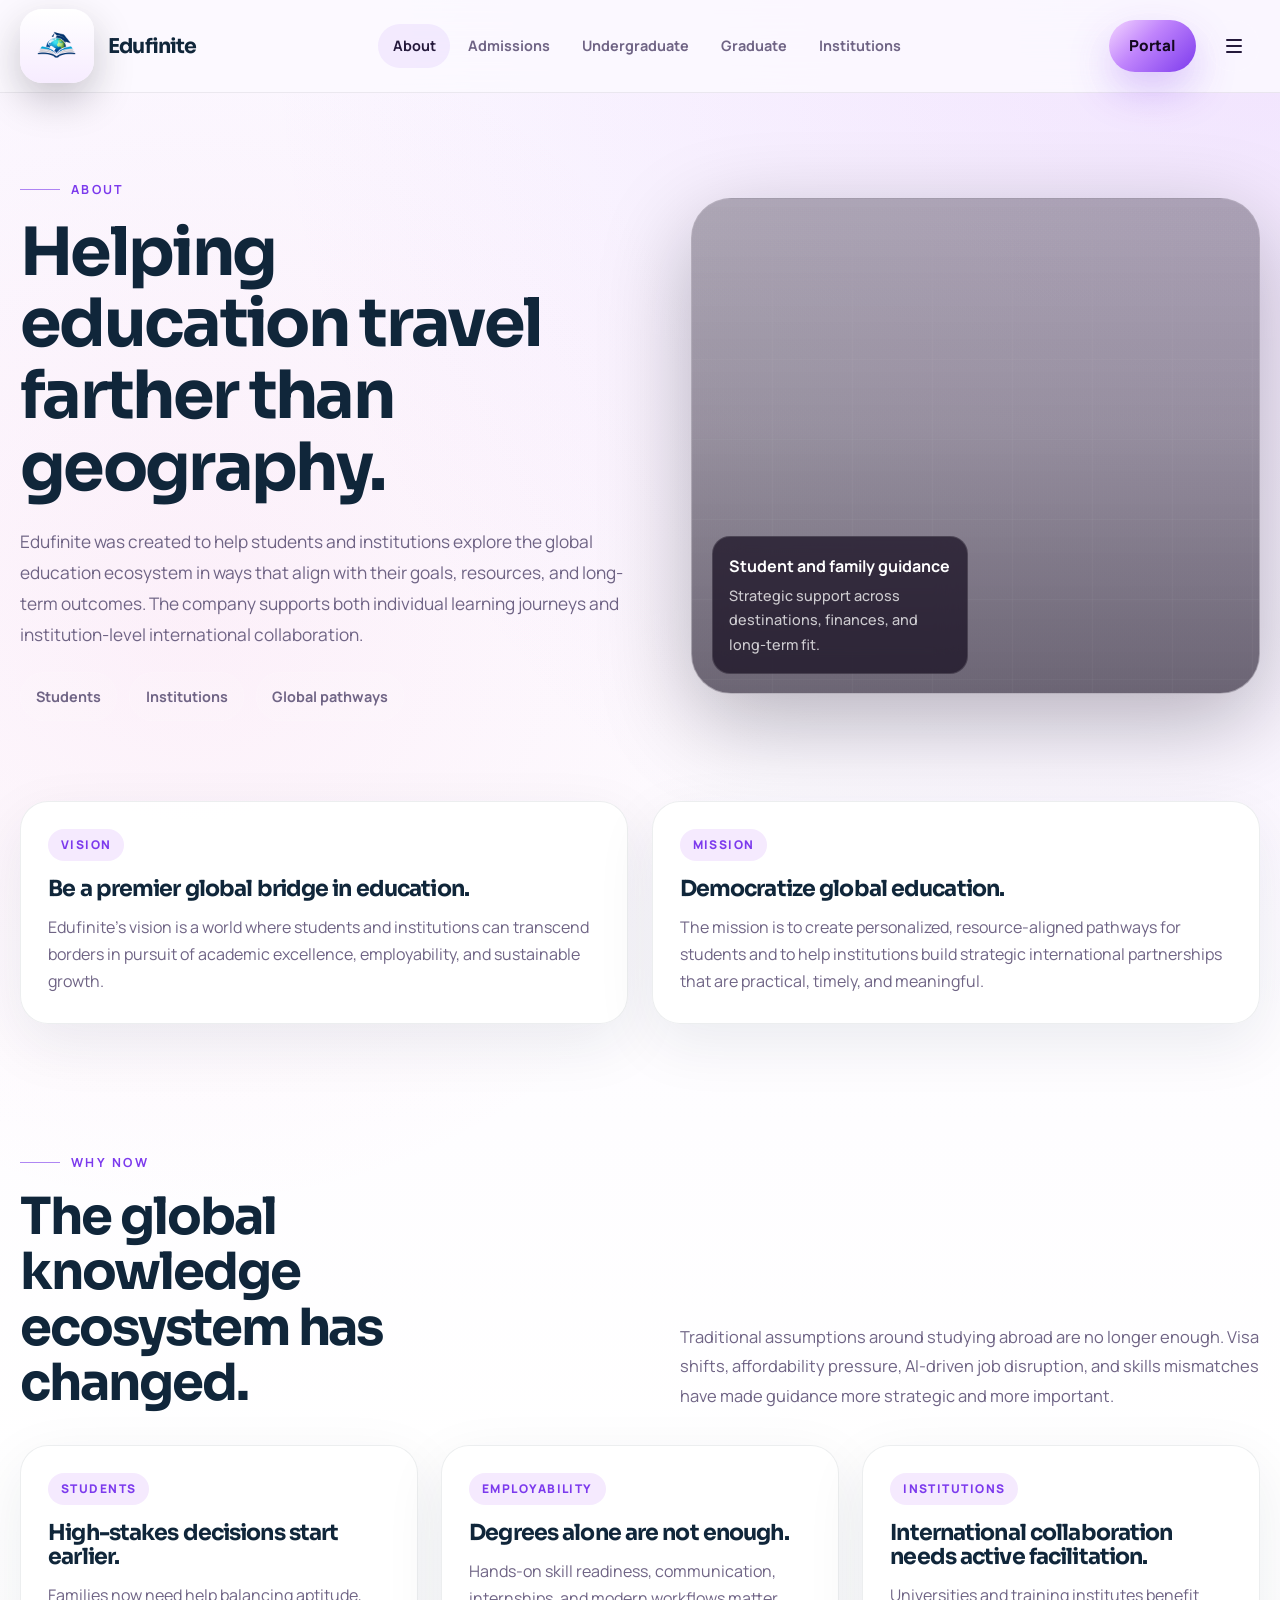
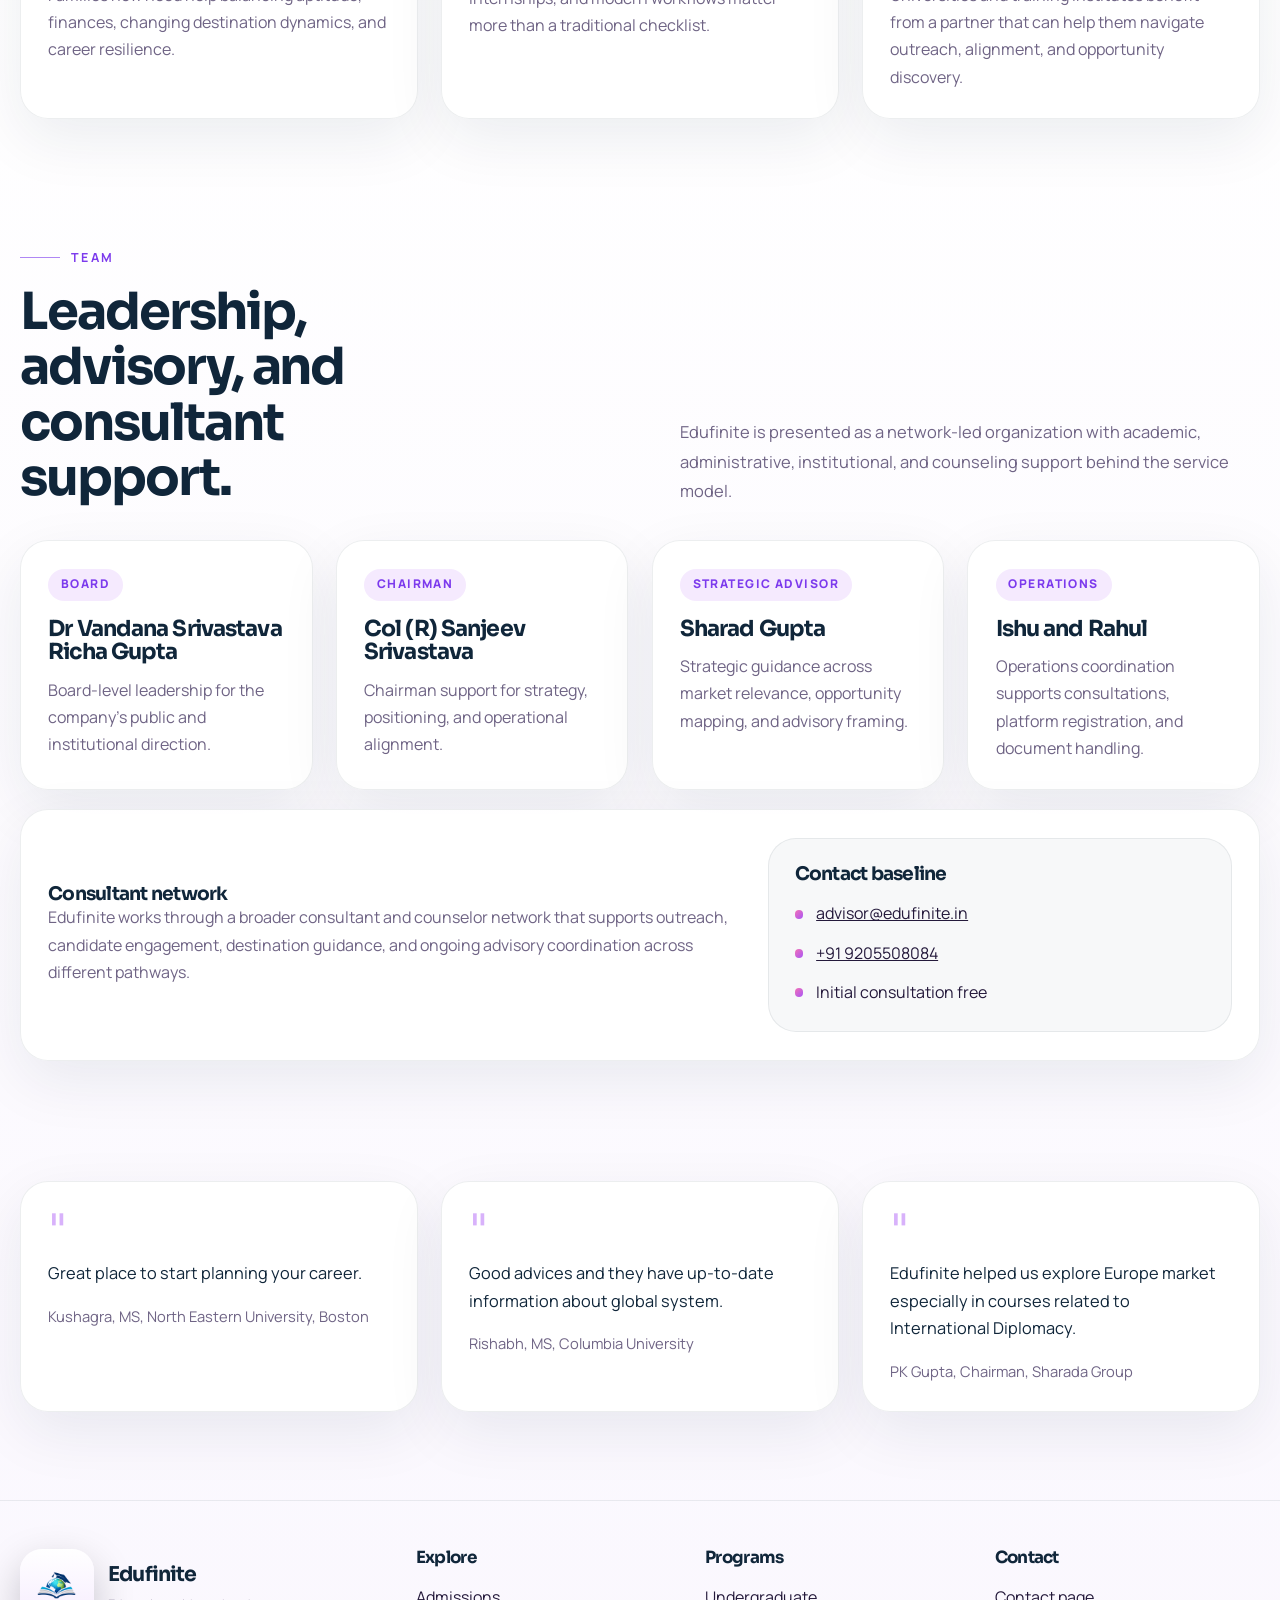
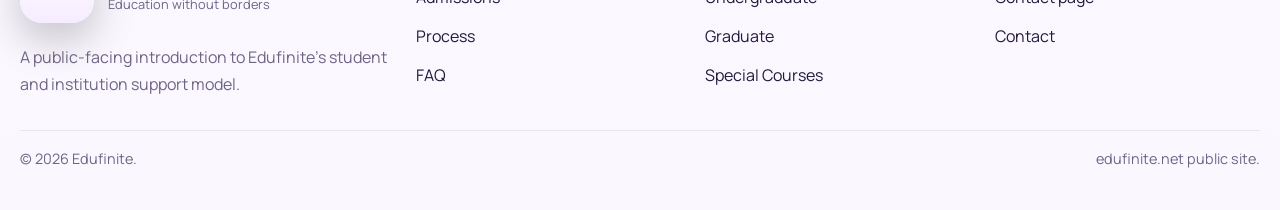
==== commit 28344839: "Fix index hero boxes layout" ====
--- a/about.html
+++ b/about.html
@@ -137,8 +137,8 @@
             <h2 class="section-title">Leadership, advisory, and consultant support.</h2>
           </div>
           <p class="section-copy">
-            The shared material positions Edufinite as a network-led organization with academic, administrative,
-            diplomatic, and counseling support behind the service model.
+            Edufinite is presented as a network-led organization with academic, administrative, institutional, and
+            counseling support behind the service model.
           </p>
         </div>
         <div class="grid-4">
@@ -158,17 +158,17 @@
             <p>Strategic guidance across market relevance, opportunity mapping, and advisory framing.</p>
           </article>
           <article class="card reveal">
-            <span class="kicker">Backoffice</span>
+            <span class="kicker">Operations</span>
             <h3>Ishu and Rahul</h3>
-            <p>Backoffice coordination supports consultations, platform registration, and document handling.</p>
+            <p>Operations coordination supports consultations, platform registration, and document handling.</p>
           </article>
         </div>
         <article class="callout reveal" style="margin-top:1.2rem;">
           <div>
             <h3>Consultant network</h3>
             <p>
-              Consultants named in the pitch include Priyanka Dixit, Deepak Sharma, Ruchika, Angela, Aman, and
-              Suryaa. Their role is reflected across outreach, candidate engagement, and advisory support.
+              Edufinite works through a broader consultant and counselor network that supports outreach, candidate
+              engagement, destination guidance, and ongoing advisory coordination across different pathways.
             </p>
           </div>
           <div class="split-card">
@@ -244,7 +244,7 @@
         </div>
       </div>
       <div class="footer-bottom">
-        <span>© 2026 Edufinite Concepts.</span>
+        <span>© 2026 Edufinite.</span>
         <span>edufinite.net public site.</span>
       </div>
     </div>
--- a/assets/site.css
+++ b/assets/site.css
@@ -495,10 +495,60 @@
 }
 
 .hero-meta {
-  display: flex;
-  flex-wrap: wrap;
-  gap: 0.8rem;
-  margin-top: 1.8rem;
+  margin-top: 2rem;
+}
+
+.hero-meta-card {
+  text-decoration: none;
+  display: block;
+  min-height: 100%;
+  position: relative;
+  cursor: pointer;
+  border-color: rgba(255, 255, 255, 0.14);
+  box-shadow:
+    0 22px 56px rgba(8, 3, 18, 0.28),
+    0 0 0 1px rgba(255, 255, 255, 0.02) inset;
+  transition: transform 0.2s ease, border-color 0.2s ease, background 0.2s ease, box-shadow 0.2s ease;
+}
+
+.hero-meta-card::after {
+  content: "";
+  position: absolute;
+  left: 10%;
+  right: 10%;
+  bottom: -16px;
+  height: 24px;
+  border-radius: 999px;
+  background: radial-gradient(circle, rgba(124, 58, 237, 0.28) 0%, rgba(124, 58, 237, 0) 72%);
+  filter: blur(10px);
+  opacity: 0.85;
+  pointer-events: none;
+}
+
+.hero-meta-card:hover {
+  transform: translateY(-5px);
+  border-color: rgba(192, 132, 252, 0.42);
+  box-shadow:
+    0 30px 72px rgba(20, 8, 31, 0.34),
+    0 0 0 1px rgba(212, 170, 255, 0.08) inset;
+}
+
+.hero-meta-card-title {
+  display: block;
+  color: var(--heading);
+  font-family: "Sora", "Manrope", sans-serif;
+  font-size: 1.32rem;
+  font-weight: 700;
+  line-height: 1.2;
+  letter-spacing: -0.03em;
+  margin-bottom: 0.8rem;
+}
+
+.hero-meta-card-copy {
+  display: block;
+  color: var(--muted);
+  font-size: 1rem;
+  line-height: 1.7;
 }
 
 .pill {
@@ -514,10 +564,26 @@
   border: 1px solid rgba(255, 255, 255, 0.08);
 }
 
+.page-light .hero-meta-card {
+  box-shadow:
+    0 22px 56px rgba(16, 38, 58, 0.1),
+    0 0 0 1px rgba(124, 58, 237, 0.03) inset;
+}
+
+.page-light .hero-meta-card-title {
+  color: #10263a;
+}
+
+.page-light .hero-meta-card-copy,
 .page-light .pill {
-  background: rgba(124, 58, 237, 0.05);
   color: var(--paper-muted);
-  border-color: rgba(124, 58, 237, 0.1);
+}
+
+.page-light .hero-meta-card:hover {
+  border-color: rgba(124, 58, 237, 0.22);
+  box-shadow:
+    0 28px 68px rgba(68, 33, 121, 0.14),
+    0 0 0 1px rgba(124, 58, 237, 0.06) inset;
 }
 
 .hero-visual,
@@ -974,6 +1040,74 @@
   gap: 1.2rem;
 }
 
+.route-grid {
+  display: grid;
+  grid-template-columns: repeat(2, minmax(0, 1fr));
+  gap: 1.2rem;
+}
+
+.route-card {
+  position: relative;
+  overflow: hidden;
+  display: flex;
+  flex-direction: column;
+  justify-content: space-between;
+  min-height: 19rem;
+  padding: 2rem;
+  border-radius: var(--radius-lg);
+  text-decoration: none;
+  background:
+    radial-gradient(circle at top right, rgba(168, 85, 247, 0.18), transparent 28%),
+    linear-gradient(180deg, rgba(255, 255, 255, 0.96), rgba(246, 238, 255, 0.94));
+  border: 1px solid rgba(124, 58, 237, 0.12);
+  box-shadow: 0 20px 60px rgba(16, 38, 58, 0.08);
+  transition: transform 0.2s ease, border-color 0.2s ease, box-shadow 0.2s ease;
+}
+
+.route-card:hover {
+  transform: translateY(-2px);
+  border-color: rgba(124, 58, 237, 0.28);
+  box-shadow: 0 24px 70px rgba(68, 33, 121, 0.12);
+}
+
+.route-card::after {
+  content: "";
+  position: absolute;
+  inset: auto -3rem -3rem auto;
+  width: 11rem;
+  height: 11rem;
+  border-radius: 50%;
+  background: radial-gradient(circle, rgba(168, 85, 247, 0.18) 0%, transparent 70%);
+}
+
+.route-title {
+  color: #10263a;
+  font-size: clamp(1.9rem, 3vw, 2.8rem);
+}
+
+.route-copy {
+  margin-top: 0.9rem;
+  max-width: 28rem;
+  color: var(--paper-muted);
+  font-size: 1rem;
+  line-height: 1.75;
+}
+
+.route-meta {
+  display: inline-flex;
+  align-items: center;
+  justify-content: center;
+  width: fit-content;
+  min-height: 3.1rem;
+  margin-top: 1.6rem;
+  padding: 0.75rem 1.15rem;
+  border-radius: 999px;
+  background: rgba(124, 58, 237, 0.08);
+  border: 1px solid rgba(124, 58, 237, 0.12);
+  color: #24193b;
+  font-weight: 800;
+}
+
 .portal-card {
   position: relative;
   overflow: hidden;
@@ -1352,6 +1486,7 @@
   .grid-2,
   .split-grid,
   .portal-grid,
+  .route-grid,
   .footer-grid {
     grid-template-columns: 1fr;
   }
@@ -1450,7 +1585,8 @@
   .timeline,
   .card-grid,
   .feature-grid,
-  .form-grid {
+  .form-grid,
+  .hero-meta {
     grid-template-columns: 1fr;
   }
 
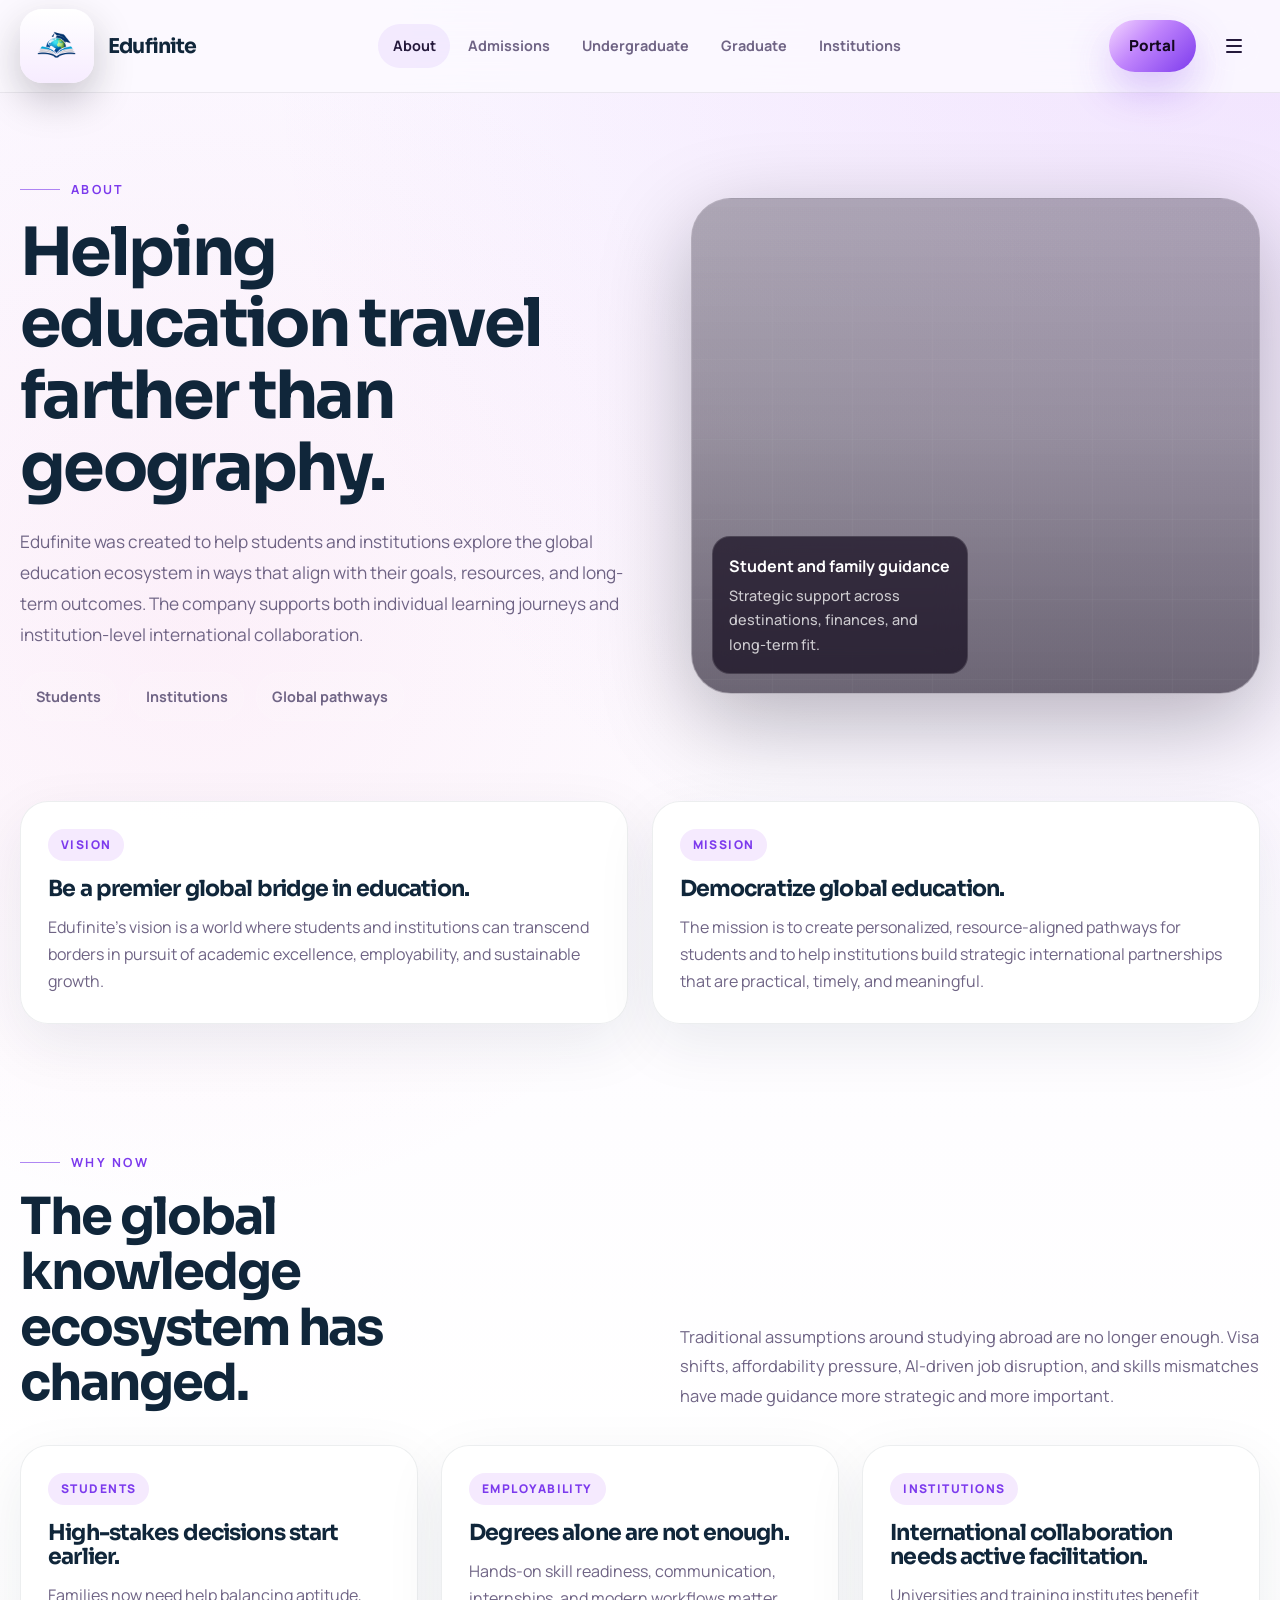
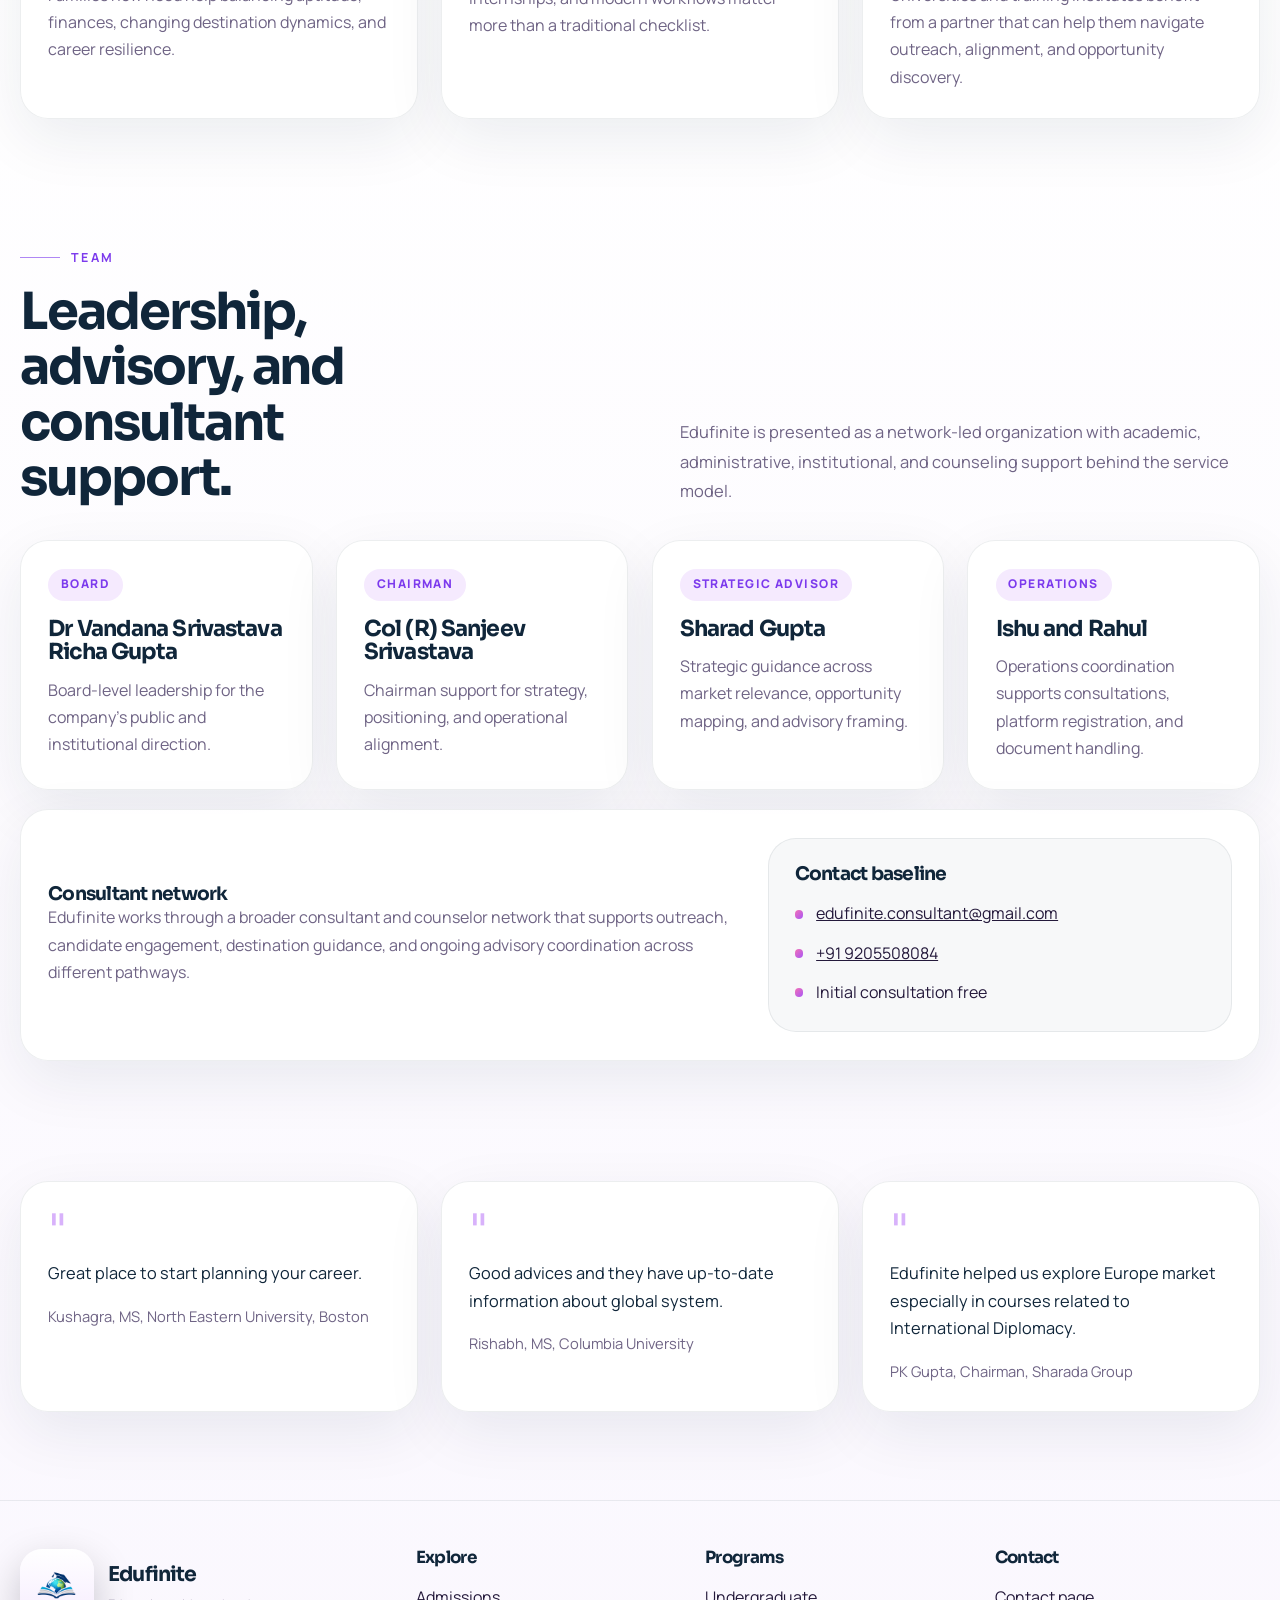
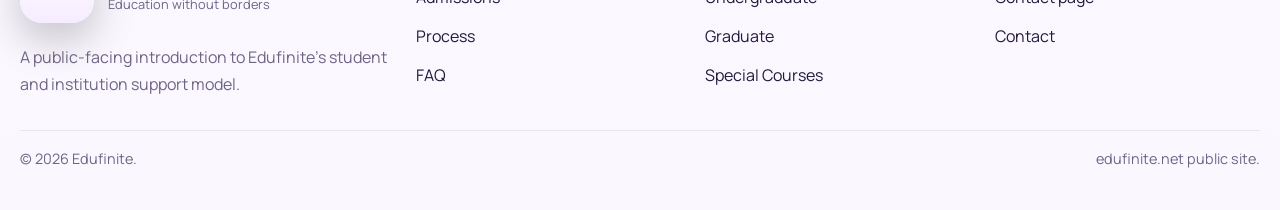
==== commit acd64210: "Wire forms to FormSubmit and update contact email" ====
--- a/about.html
+++ b/about.html
@@ -174,7 +174,7 @@
           <div class="split-card">
             <h3>Contact baseline</h3>
             <ul class="check-list">
-              <li><a href="mailto:advisor@edufinite.in">advisor@edufinite.in</a></li>
+              <li><a href="mailto:edufinite.consultant@gmail.com">edufinite.consultant@gmail.com</a></li>
               <li><a href="tel:+919205508084">+91 9205508084</a></li>
               <li>Initial consultation free</li>
             </ul>
--- a/assets/site.css
+++ b/assets/site.css
@@ -1325,6 +1325,10 @@
   font-weight: 700;
 }
 
+.required-mark {
+  color: var(--accent-strong);
+}
+
 .form-field input,
 .form-field textarea,
 .form-field select {
@@ -1340,6 +1344,19 @@
 .form-field textarea {
   min-height: 8rem;
   resize: vertical;
+}
+
+.form-field.is-hidden {
+  display: none;
+}
+
+.hp-field {
+  position: absolute;
+  left: -9999px;
+  width: 1px;
+  height: 1px;
+  opacity: 0;
+  pointer-events: none;
 }
 
 .form-note {
